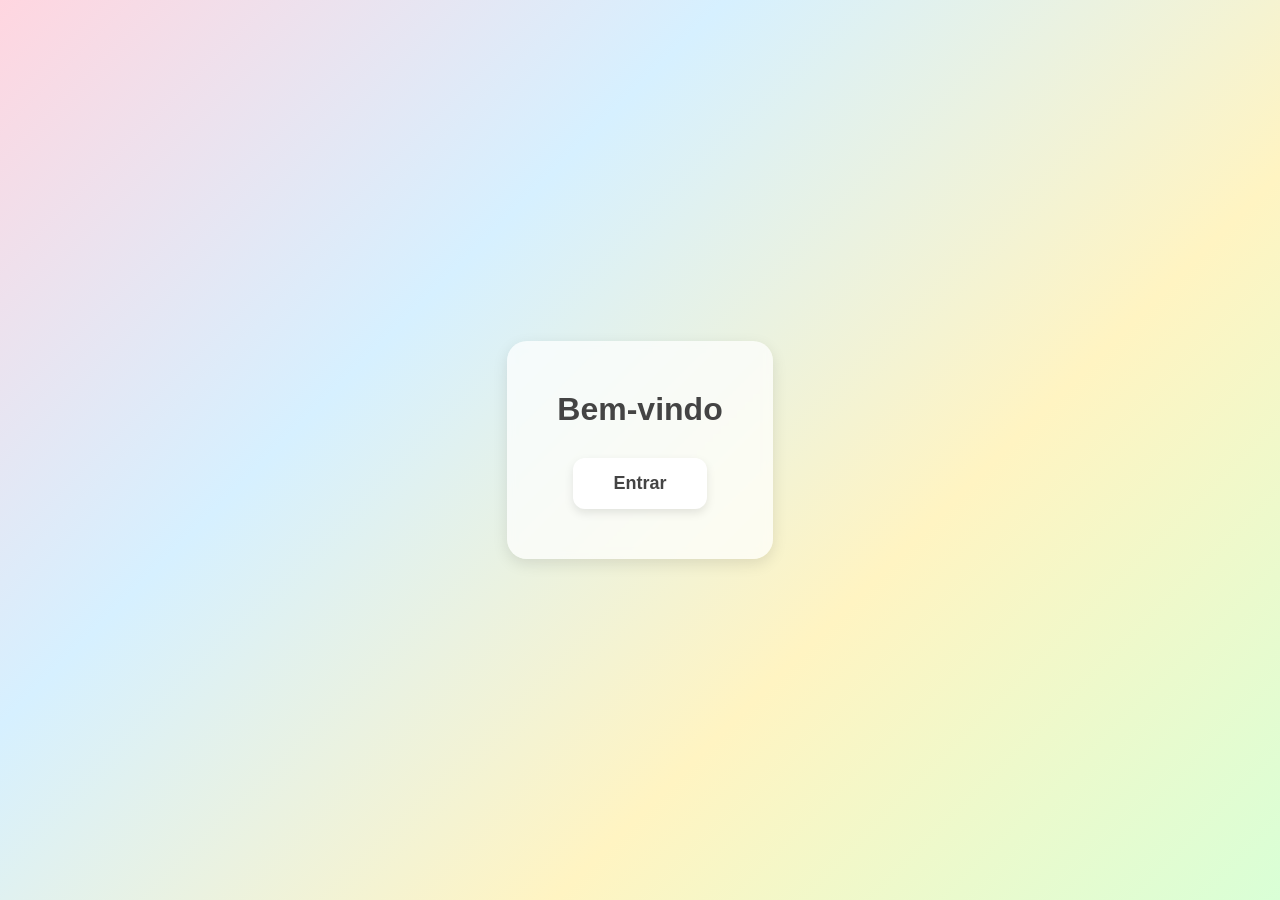
==== index.html @ 3a79ccf7 "Rename Bem_Vindo.html to index.html" ====
<!DOCTYPE html>
<html lang="pt-BR">

<head>
    <meta charset="UTF-8">
    <meta name="viewport" content="width=device-width, initial-scale=1.0">
    <title>Página Inicial</title>

    <style>
        * {
            margin: 0;
            padding: 0;
            box-sizing: border-box;
            font-family: Arial, Helvetica, sans-serif;
        }

        body {
            height: 100vh;

            /* Fundo em cores pastéis */
            background: linear-gradient(
                135deg,
                #ffd6e0,
                #d6f0ff,
                #fff4c2,
                #d9ffd6
            );

            display: flex;
            justify-content: center;
            align-items: center;
        }

        .container {
            text-align: center;
            background: rgba(255,255,255,0.7);
            padding: 50px;
            border-radius: 20px;
            backdrop-filter: blur(5px);
            box-shadow: 0 5px 15px rgba(0,0,0,0.1);
        }

        h1 {
            margin-bottom: 30px;
            color: #444;
        }

        .botao {
            display: inline-block;
            padding: 15px 40px;
            background: #ffffff;
            color: #444;
            text-decoration: none;
            font-size: 18px;
            font-weight: bold;
            border-radius: 12px;
            transition: 0.3s;
            box-shadow: 0 4px 10px rgba(0,0,0,0.1);
        }

        .botao:hover {
            transform: scale(1.05);
            background: #f8f8f8;
        }
    </style>
</head>

<body>

    <div class="container">

        <h1>Bem-vindo</h1>

        <!-- Troque o link abaixo pelo que quiser -->
        <a href="https://encrypted-tbn0.gstatic.com/images?q=tbn:ANd9GcTZ1eO4MtYPezU52d5NYtxUE8vTPmXEE9YIW8qemPcEma1mEvOjp3GnLec&s=10" class="botao">
            Entrar
        </a>

    </div>

</body>

</html>
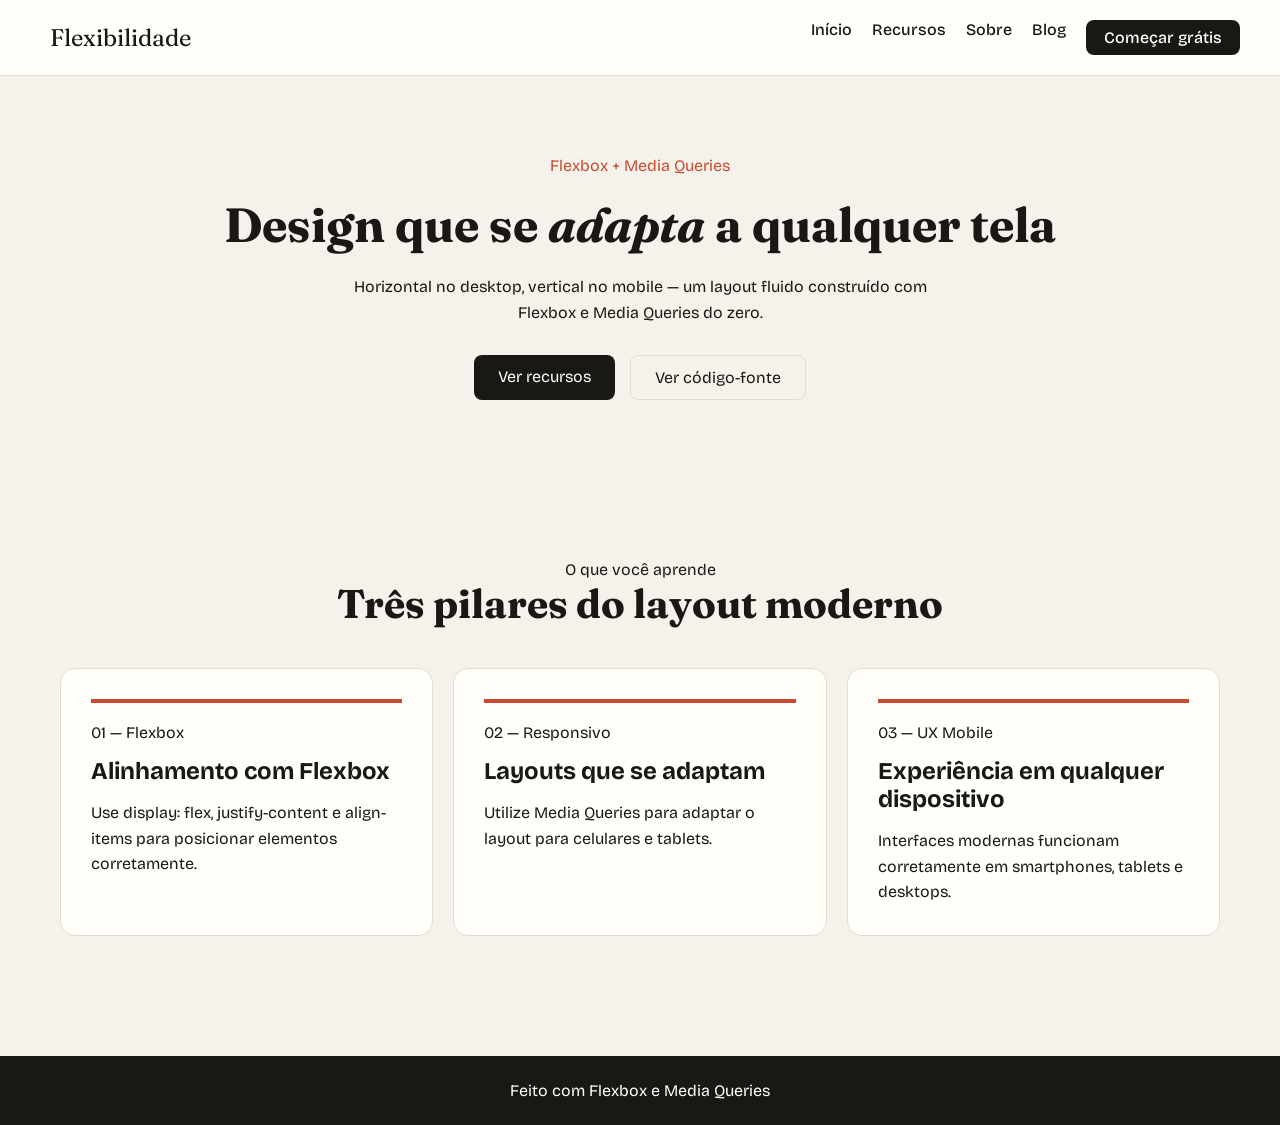
==== commit 1eb14b2b: "Aula 6" ====
--- a/index.html
+++ b/index.html
@@ -1,83 +1,174 @@
 <!DOCTYPE html>
-<html lang="pt-BR">
+<html lang="pt-br">
+<head>
+  <meta charset="UTF-8">
+  <meta name="viewport" content="width=device-width, initial-scale=1.0">
+  <title>Flexbox Responsivo</title>
 
-<head>
-    <meta charset="UTF-8">
-    <meta name="viewport" content="width=device-width, initial-scale=1.0">
-    <title>Página Inicial</title>
+  <!-- Google Fonts -->
+  <link rel="preconnect" href="https://fonts.googleapis.com">
+  <link rel="preconnect" href="https://fonts.gstatic.com" crossorigin>
 
-    <style>
-        * {
-            margin: 0;
-            padding: 0;
-            box-sizing: border-box;
-            font-family: Arial, Helvetica, sans-serif;
-        }
+  <link href="https://fonts.googleapis.com/css2?family=Fraunces:opsz,wght@9..144,300;9..144,400;9..144,600&family=Bricolage+Grotesque:opsz,wght@12..96,300;12..96,400;12..96,500;12..96,600&display=swap" rel="stylesheet">
 
-        body {
-            height: 100vh;
-
-            /* Fundo em cores pastéis */
-            background: linear-gradient(
-                135deg,
-                #ffd6e0,
-                #d6f0ff,
-                #fff4c2,
-                #d9ffd6
-            );
-
-            display: flex;
-            justify-content: center;
-            align-items: center;
-        }
-
-        .container {
-            text-align: center;
-            background: rgba(255,255,255,0.7);
-            padding: 50px;
-            border-radius: 20px;
-            backdrop-filter: blur(5px);
-            box-shadow: 0 5px 15px rgba(0,0,0,0.1);
-        }
-
-        h1 {
-            margin-bottom: 30px;
-            color: #444;
-        }
-
-        .botao {
-            display: inline-block;
-            padding: 15px 40px;
-            background: #ffffff;
-            color: #444;
-            text-decoration: none;
-            font-size: 18px;
-            font-weight: bold;
-            border-radius: 12px;
-            transition: 0.3s;
-            box-shadow: 0 4px 10px rgba(0,0,0,0.1);
-        }
-
-        .botao:hover {
-            transform: scale(1.05);
-            background: #f8f8f8;
-        }
-    </style>
+  <!-- CSS externo -->
+  <link rel="stylesheet" href="estilo_responsivo.css">
 </head>
 
 <body>
 
-    <div class="container">
+  <!-- HEADER -->
+  <header class="header">
+    <div class="header__inner">
 
-        <h1>Bem-vindo</h1>
+      <a href="#" class="header__brand">
+        <div class="header__mark">
+          <svg viewBox="0 0 18 18">
+            <polyline points="2,14 7,8 11,11 16,4"/>
+            <circle cx="16" cy="4" r="1.5" fill="white" stroke="none"/>
+          </svg>
+        </div>
+        <span class="header__name">Flexibilidade</span>
+      </a>
 
-        <!-- Troque o link abaixo pelo que quiser -->
-        <a href="https://encrypted-tbn0.gstatic.com/images?q=tbn:ANd9GcTZ1eO4MtYPezU52d5NYtxUE8vTPmXEE9YIW8qemPcEma1mEvOjp3GnLec&s=10" class="botao">
-            Entrar
-        </a>
+      <!-- Menu Mobile -->
+      <button class="hamburger" id="hamburger" aria-label="Abrir menu">
+        <span></span>
+        <span></span>
+        <span></span>
+      </button>
+
+      <!-- Navegação -->
+      <nav class="nav" id="nav">
+        <a href="#" class="nav__link nav__link--active">Início</a>
+        <a href="#cards" class="nav__link">Recursos</a>
+        <a href="#" class="nav__link">Sobre</a>
+        <a href="#" class="nav__link">Blog</a>
+        <a href="#" class="nav__cta">Começar grátis</a>
+      </nav>
+
+    </div>
+  </header>
+
+  <!-- HERO -->
+  <section class="hero">
+
+    <div class="hero__tag">Flexbox + Media Queries</div>
+
+    <h1 class="hero__title">
+      Design que se <em>adapta</em> a qualquer tela
+    </h1>
+
+    <p class="hero__sub">
+      Horizontal no desktop, vertical no mobile — um layout fluido construído
+      com Flexbox e Media Queries do zero.
+    </p>
+
+    <div class="hero__actions">
+
+      <a href="#cards" class="btn btn--primary">
+        Ver recursos
+      </a>
+
+      <a href="#" class="btn btn--ghost">
+        Ver código-fonte
+      </a>
 
     </div>
 
+  </section>
+
+  <!-- CARDS -->
+  <main>
+
+    <section class="section" id="cards">
+
+      <div class="section__header">
+        <p class="section__label">O que você aprende</p>
+        <h2 class="section__title">
+          Três pilares do layout moderno
+        </h2>
+      </div>
+
+      <div class="cards">
+
+        <!-- CARD 1 -->
+        <article class="card">
+
+          <div class="card__accent"></div>
+
+          <span class="card__num">01 — Flexbox</span>
+
+          <h3 class="card__title">
+            Alinhamento com Flexbox
+          </h3>
+
+          <p class="card__text">
+            Use display: flex, justify-content e align-items para
+            posicionar elementos corretamente.
+          </p>
+
+        </article>
+
+        <!-- CARD 2 -->
+        <article class="card">
+
+          <div class="card__accent"></div>
+
+          <span class="card__num">02 — Responsivo</span>
+
+          <h3 class="card__title">
+            Layouts que se adaptam
+          </h3>
+
+          <p class="card__text">
+            Utilize Media Queries para adaptar o layout para
+            celulares e tablets.
+          </p>
+
+        </article>
+
+        <!-- CARD 3 -->
+        <article class="card">
+
+          <div class="card__accent"></div>
+
+          <span class="card__num">03 — UX Mobile</span>
+
+          <h3 class="card__title">
+            Experiência em qualquer dispositivo
+          </h3>
+
+          <p class="card__text">
+            Interfaces modernas funcionam corretamente em
+            smartphones, tablets e desktops.
+          </p>
+
+        </article>
+
+      </div>
+
+    </section>
+
+  </main>
+
+  <!-- FOOTER -->
+  <footer class="footer">
+    <p>
+      Feito com Flexbox e Media Queries
+    </p>
+  </footer>
+
+  <!-- JAVASCRIPT -->
+  <script>
+    const btn = document.getElementById('hamburger');
+    const nav = document.getElementById('nav');
+
+    btn.addEventListener('click', () => {
+      nav.classList.toggle('open');
+      btn.classList.toggle('open');
+    });
+  </script>
+
 </body>
-
-</html>
+</html>
--- a/estilo_responsivo.css
+++ b/estilo_responsivo.css
@@ -0,0 +1,236 @@
+/* RESET */
+* {
+    margin: 0;
+    padding: 0;
+    box-sizing: border-box;
+}
+
+/* VARIÁVEIS */
+:root {
+    --bg: #f5f2eb;
+    --surface: #fffef9;
+    --border: #e2ddd3;
+    --ink: #1a1814;
+    --accent: #c84b2f;
+
+    --font-title: 'Fraunces', serif;
+    --font-body: 'Bricolage Grotesque', sans-serif;
+}
+
+/* BODY */
+body {
+    font-family: var(--font-body);
+    background-color: var(--bg);
+    color: var(--ink);
+}
+
+/* HEADER */
+.header {
+    background-color: var(--surface);
+    border-bottom: 1px solid var(--border);
+    padding: 20px 40px;
+}
+
+.header__inner {
+    display: flex;
+    justify-content: space-between;
+    align-items: center;
+}
+
+.header__brand {
+    display: flex;
+    align-items: center;
+    gap: 10px;
+    text-decoration: none;
+}
+
+.header__name {
+    font-family: var(--font-title);
+    font-size: 1.5rem;
+    color: var(--ink);
+}
+
+/* MENU */
+.nav {
+    display: flex;
+    gap: 20px;
+}
+
+.nav__link,
+.nav__cta {
+    text-decoration: none;
+    color: var(--ink);
+    font-weight: 500;
+}
+
+.nav__cta {
+    background-color: var(--ink);
+    color: white;
+    padding: 8px 18px;
+    border-radius: 8px;
+}
+
+/* HAMBURGER */
+.hamburger {
+    display: none;
+    flex-direction: column;
+    gap: 5px;
+    border: none;
+    background: none;
+    cursor: pointer;
+}
+
+.hamburger span {
+    width: 25px;
+    height: 3px;
+    background-color: var(--ink);
+}
+
+/* HERO */
+.hero {
+    text-align: center;
+    padding: 80px 20px;
+}
+
+.hero__tag {
+    color: var(--accent);
+    margin-bottom: 20px;
+}
+
+.hero__title {
+    font-family: var(--font-title);
+    font-size: 3rem;
+    margin-bottom: 20px;
+}
+
+.hero__sub {
+    max-width: 600px;
+    margin: 0 auto 30px;
+    line-height: 1.6;
+}
+
+/* BOTÕES */
+.hero__actions {
+    display: flex;
+    justify-content: center;
+    gap: 15px;
+}
+
+.btn {
+    padding: 12px 24px;
+    border-radius: 8px;
+    text-decoration: none;
+}
+
+.btn--primary {
+    background-color: var(--ink);
+    color: white;
+}
+
+.btn--ghost {
+    border: 1px solid var(--border);
+    color: var(--ink);
+}
+
+/* SECTION */
+.section {
+    max-width: 1200px;
+    margin: auto;
+    padding: 80px 20px;
+}
+
+.section__header {
+    text-align: center;
+    margin-bottom: 40px;
+}
+
+.section__title {
+    font-family: var(--font-title);
+    font-size: 2.5rem;
+}
+
+/* CARDS */
+.cards {
+    display: flex;
+    gap: 20px;
+}
+
+.card {
+    flex: 1;
+    background-color: var(--surface);
+    border: 1px solid var(--border);
+    border-radius: 15px;
+    padding: 30px;
+}
+
+.card__accent {
+    height: 4px;
+    background-color: var(--accent);
+    margin-bottom: 20px;
+}
+
+.card__title {
+    margin: 15px 0;
+    font-size: 1.5rem;
+}
+
+.card__text {
+    line-height: 1.6;
+}
+
+/* FOOTER */
+.footer {
+    background-color: var(--ink);
+    color: white;
+    text-align: center;
+    padding: 25px;
+    margin-top: 40px;
+}
+
+/* RESPONSIVIDADE */
+@media (max-width: 768px) {
+
+    /* MENU MOBILE */
+    .hamburger {
+        display: flex;
+    }
+
+    .nav {
+        display: none;
+        flex-direction: column;
+        background-color: white;
+        position: absolute;
+        top: 80px;
+        right: 20px;
+        width: 220px;
+        padding: 20px;
+        border-radius: 10px;
+        box-shadow: 0 0 10px rgba(0,0,0,0.2);
+    }
+
+    .nav.open {
+        display: flex;
+    }
+
+    /* HERO */
+    .hero__title {
+        font-size: 2rem;
+    }
+
+    /* CARDS MOBILE */
+    .cards {
+        flex-direction: column;
+    }
+
+    /* BOTÕES */
+    .hero__actions {
+        flex-direction: column;
+        align-items: center;
+    }
+
+    .btn {
+        width: 100%;
+        max-width: 300px;
+        text-align: center;
+    }
+}
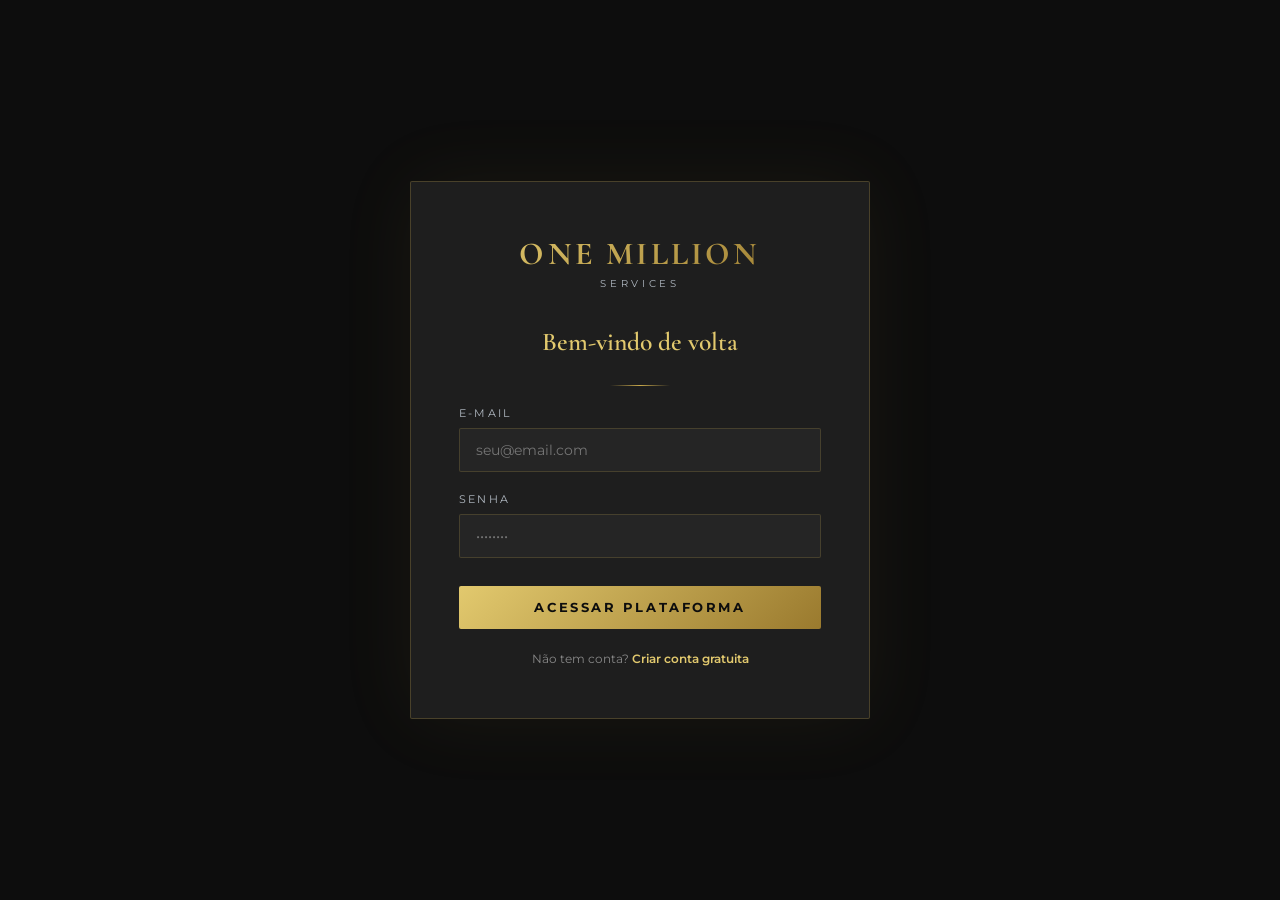
==== commit 669f49a9: "Aula" ====
--- a/index.html
+++ b/index.html
@@ -1,174 +1,477 @@
 <!DOCTYPE html>
-<html lang="pt-br">
+<html lang="pt-BR">
 <head>
-  <meta charset="UTF-8">
-  <meta name="viewport" content="width=device-width, initial-scale=1.0">
-  <title>Flexbox Responsivo</title>
-
-  <!-- Google Fonts -->
-  <link rel="preconnect" href="https://fonts.googleapis.com">
-  <link rel="preconnect" href="https://fonts.gstatic.com" crossorigin>
-
-  <link href="https://fonts.googleapis.com/css2?family=Fraunces:opsz,wght@9..144,300;9..144,400;9..144,600&family=Bricolage+Grotesque:opsz,wght@12..96,300;12..96,400;12..96,500;12..96,600&display=swap" rel="stylesheet">
+<meta charset="UTF-8">
+<meta name="viewport" content="width=device-width, initial-scale=1.0">
+<title>One Million Services</title>
+<link href="https://fonts.googleapis.com/css2?family=Cormorant+Garamond:wght@300;400;600;700&family=Montserrat:wght@300;400;500;600;700&display=swap" rel="stylesheet">
 
   <!-- CSS externo -->
-  <link rel="stylesheet" href="estilo_responsivo.css">
+  <link rel="stylesheet" href="Estilo.css">
+<style></style>
 </head>
-
 <body>
 
-  <!-- HEADER -->
-  <header class="header">
-    <div class="header__inner">
-
-      <a href="#" class="header__brand">
-        <div class="header__mark">
-          <svg viewBox="0 0 18 18">
-            <polyline points="2,14 7,8 11,11 16,4"/>
-            <circle cx="16" cy="4" r="1.5" fill="white" stroke="none"/>
-          </svg>
+<!-- ═══════════════════════════════════════════════════════
+     TELA DE LOGIN
+════════════════════════════════════════════════════════ -->
+<div class="screen" id="loginScreen">
+  <div class="auth-card">
+    <div class="auth-logo">
+      <div class="brand">ONE MILLION</div>
+      <div class="sub">Services</div>
+    </div>
+    <h2>Bem-vindo de volta</h2>
+    <div class="divider-line"></div>
+
+    <div class="form-group">
+      <label>E-mail</label>
+      <input type="email" id="loginEmail" placeholder="seu@email.com">
+    </div>
+    <div class="form-group">
+      <label>Senha</label>
+      <input type="password" id="loginPass" placeholder="••••••••">
+    </div>
+
+    <button class="btn-gold" onclick="doLogin()">Acessar Plataforma</button>
+
+    <div class="auth-switch">
+      Não tem conta? <a onclick="showRegister()">Criar conta gratuita</a>
+    </div>
+  </div>
+</div>
+
+<!-- ═══════════════════════════════════════════════════════
+     TELA DE CADASTRO
+════════════════════════════════════════════════════════ -->
+<div class="screen hidden" id="registerScreen">
+  <div class="auth-card">
+    <div class="auth-logo">
+      <div class="brand">ONE MILLION</div>
+      <div class="sub">Services — Cadastro</div>
+    </div>
+    <h2>Criar sua conta</h2>
+    <div class="divider-line"></div>
+
+    <div class="form-row">
+      <div class="form-group">
+        <label>Nome</label>
+        <input type="text" placeholder="Seu nome">
+      </div>
+      <div class="form-group">
+        <label>Sobrenome</label>
+        <input type="text" placeholder="Sobrenome">
+      </div>
+    </div>
+    <div class="form-group">
+      <label>E-mail corporativo</label>
+      <input type="email" placeholder="email@empresa.com">
+    </div>
+    <div class="form-group">
+      <label>Telefone</label>
+      <input type="tel" placeholder="(00) 00000-0000">
+    </div>
+    <div class="form-group">
+      <label>Tipo de serviço</label>
+      <select>
+        <option value="">Selecione uma área…</option>
+        <option>Consultoria Empresarial</option>
+        <option>Gestão Financeira</option>
+        <option>Marketing & Branding</option>
+        <option>Transformação Digital</option>
+        <option>Recursos Humanos</option>
+      </select>
+    </div>
+    <div class="form-row">
+      <div class="form-group">
+        <label>Senha</label>
+        <input type="password" placeholder="••••••••">
+      </div>
+      <div class="form-group">
+        <label>Confirmar</label>
+        <input type="password" placeholder="••••••••">
+      </div>
+    </div>
+
+    <button class="btn-gold" onclick="doRegister()">Criar Conta</button>
+
+    <div class="auth-switch">
+      Já tem conta? <a onclick="showLogin()">Fazer login</a>
+    </div>
+  </div>
+</div>
+
+<!-- ═══════════════════════════════════════════════════════
+     APLICAÇÃO PRINCIPAL
+════════════════════════════════════════════════════════ -->
+<div id="app">
+
+  <!-- NAV -->
+  <nav>
+    <div class="nav-brand">
+      ONE MILLION
+      <span>Services</span>
+    </div>
+
+    <ul class="nav-links">
+      <li><a href="#" onclick="scrollTo('home')" class="active" id="nav-home">Início</a></li>
+      <li><a href="#" onclick="scrollTo('servicos')" id="nav-servicos">Serviços</a></li>
+      <li><a href="#" onclick="scrollTo('sobre')" id="nav-sobre">Sobre</a></li>
+      <li><a href="#" onclick="scrollTo('contato')" id="nav-contato">Contato</a></li>
+    </ul>
+
+    <div class="nav-user">
+      <div class="nav-avatar" id="navAvatar">U</div>
+      <button class="btn-logout" onclick="doLogout()">Sair</button>
+      <button class="hamburger" onclick="toggleMenu()" aria-label="Menu">
+        <span></span><span></span><span></span>
+      </button>
+    </div>
+  </nav>
+
+  <!-- MOBILE MENU -->
+  <div class="mobile-menu" id="mobileMenu">
+    <a href="#" onclick="scrollTo('home');toggleMenu()">Início</a>
+    <a href="#" onclick="scrollTo('servicos');toggleMenu()">Serviços</a>
+    <a href="#" onclick="scrollTo('sobre');toggleMenu()">Sobre</a>
+    <a href="#" onclick="scrollTo('contato');toggleMenu()">Contato</a>
+    <a href="#" onclick="doLogout()">Sair</a>
+  </div>
+
+  <div class="main-area">
+
+    <!-- ── HERO ── -->
+    <div id="home">
+      <section class="hero" style="padding:0; min-height:calc(100vh - 0px);">
+        <div class="hero-grid"></div>
+        <div class="hero-content">
+          <div class="hero-badge">✦ Serviços que Conectam · Soluções que Transformam ✦</div>
+          <h1>
+            Elevando seus<br>
+            <em>Resultados</em> ao<br>
+            próximo nível
+          </h1>
+          <p>
+            A One Million Services oferece consultoria de alto impacto para empresas que buscam excelência, crescimento e transformação duradoura.
+          </p>
+          <div class="hero-btns">
+            <a href="#" class="btn-primary" onclick="scrollTo('servicos')">Nossos Serviços</a>
+            <a href="#" class="btn-outline" onclick="scrollTo('contato')">Fale Conosco</a>
+          </div>
+          <div class="hero-stats">
+            <div class="stat">
+              <div class="stat-num">1M+</div>
+              <div class="stat-label">Em negócios conectados</div>
+            </div>
+            <div class="stat">
+              <div class="stat-num">500+</div>
+              <div class="stat-label">Clientes atendidos</div>
+            </div>
+            <div class="stat">
+              <div class="stat-num">98%</div>
+              <div class="stat-label">Satisfação</div>
+            </div>
+            <div class="stat">
+              <div class="stat-num">12</div>
+              <div class="stat-label">Anos de mercado</div>
+            </div>
+          </div>
         </div>
-        <span class="header__name">Flexibilidade</span>
-      </a>
-
-      <!-- Menu Mobile -->
-      <button class="hamburger" id="hamburger" aria-label="Abrir menu">
-        <span></span>
-        <span></span>
-        <span></span>
-      </button>
-
-      <!-- Navegação -->
-      <nav class="nav" id="nav">
-        <a href="#" class="nav__link nav__link--active">Início</a>
-        <a href="#cards" class="nav__link">Recursos</a>
-        <a href="#" class="nav__link">Sobre</a>
-        <a href="#" class="nav__link">Blog</a>
-        <a href="#" class="nav__cta">Começar grátis</a>
-      </nav>
-
-    </div>
-  </header>
-
-  <!-- HERO -->
-  <section class="hero">
-
-    <div class="hero__tag">Flexbox + Media Queries</div>
-
-    <h1 class="hero__title">
-      Design que se <em>adapta</em> a qualquer tela
-    </h1>
-
-    <p class="hero__sub">
-      Horizontal no desktop, vertical no mobile — um layout fluido construído
-      com Flexbox e Media Queries do zero.
-    </p>
-
-    <div class="hero__actions">
-
-      <a href="#cards" class="btn btn--primary">
-        Ver recursos
-      </a>
-
-      <a href="#" class="btn btn--ghost">
-        Ver código-fonte
-      </a>
-
-    </div>
-
-  </section>
-
-  <!-- CARDS -->
-  <main>
-
-    <section class="section" id="cards">
-
-      <div class="section__header">
-        <p class="section__label">O que você aprende</p>
-        <h2 class="section__title">
-          Três pilares do layout moderno
-        </h2>
-      </div>
-
-      <div class="cards">
-
-        <!-- CARD 1 -->
-        <article class="card">
-
-          <div class="card__accent"></div>
-
-          <span class="card__num">01 — Flexbox</span>
-
-          <h3 class="card__title">
-            Alinhamento com Flexbox
-          </h3>
-
-          <p class="card__text">
-            Use display: flex, justify-content e align-items para
-            posicionar elementos corretamente.
-          </p>
-
-        </article>
-
-        <!-- CARD 2 -->
-        <article class="card">
-
-          <div class="card__accent"></div>
-
-          <span class="card__num">02 — Responsivo</span>
-
-          <h3 class="card__title">
-            Layouts que se adaptam
-          </h3>
-
-          <p class="card__text">
-            Utilize Media Queries para adaptar o layout para
-            celulares e tablets.
-          </p>
-
-        </article>
-
-        <!-- CARD 3 -->
-        <article class="card">
-
-          <div class="card__accent"></div>
-
-          <span class="card__num">03 — UX Mobile</span>
-
-          <h3 class="card__title">
-            Experiência em qualquer dispositivo
-          </h3>
-
-          <p class="card__text">
-            Interfaces modernas funcionam corretamente em
-            smartphones, tablets e desktops.
-          </p>
-
-        </article>
-
-      </div>
-
-    </section>
-
-  </main>
-
-  <!-- FOOTER -->
-  <footer class="footer">
-    <p>
-      Feito com Flexbox e Media Queries
-    </p>
+      </section>
+    </div>
+
+    <!-- ── SERVIÇOS ── -->
+    <div id="servicos">
+      <section>
+        <div class="section-label reveal">◆ O que oferecemos</div>
+        <div class="section-title reveal">Soluções <em>completas</em><br>para seu negócio</div>
+        <p class="section-desc reveal">Do planejamento estratégico à execução, entregamos resultados mensuráveis em cada etapa da sua jornada empresarial.</p>
+
+        <div class="services-grid">
+          <div class="service-card reveal">
+            <span class="service-icon">🤝</span>
+            <h3>Consultoria Empresarial</h3>
+            <p>Diagnóstico completo e planejamento estratégico personalizado para alavancar os resultados da sua empresa.</p>
+            <span class="service-tag">Estratégia</span>
+          </div>
+          <div class="service-card reveal">
+            <span class="service-icon">📊</span>
+            <h3>Gestão Financeira</h3>
+            <p>Controle, planejamento e otimização dos recursos financeiros com visão de longo prazo e segurança patrimonial.</p>
+            <span class="service-tag">Finanças</span>
+          </div>
+          <div class="service-card reveal">
+            <span class="service-icon">🚀</span>
+            <h3>Transformação Digital</h3>
+            <p>Modernização de processos e implementação de tecnologias que colocam sua empresa à frente da concorrência.</p>
+            <span class="service-tag">Tecnologia</span>
+          </div>
+          <div class="service-card reveal">
+            <span class="service-icon">🎯</span>
+            <h3>Marketing & Branding</h3>
+            <p>Construção de marca poderosa e estratégias de marketing que geram conexão real com seu público-alvo.</p>
+            <span class="service-tag">Marketing</span>
+          </div>
+          <div class="service-card reveal">
+            <span class="service-icon">👥</span>
+            <h3>Gestão de Pessoas</h3>
+            <p>Desenvolvimento de equipes de alta performance, cultura organizacional e liderança estratégica.</p>
+            <span class="service-tag">RH</span>
+          </div>
+          <div class="service-card reveal">
+            <span class="service-icon">🌐</span>
+            <h3>Expansão de Mercado</h3>
+            <p>Identificação de novas oportunidades e suporte completo para a expansão nacional e internacional do seu negócio.</p>
+            <span class="service-tag">Crescimento</span>
+          </div>
+        </div>
+      </section>
+    </div>
+
+    <!-- ── SOBRE ── -->
+    <div id="sobre">
+      <section style="max-width:1200px; margin:0 auto;">
+        <div style="display:grid; grid-template-columns:1fr 1fr; gap:80px; align-items:center;">
+          <div class="about-visual reveal">
+            <div class="about-box">
+              <div class="about-accent">🤝</div>
+              <div class="about-monogram">1M</div>
+              <div class="about-tagline">Serviços que Conectam · Soluções que Transformam</div>
+            </div>
+          </div>
+          <div class="reveal">
+            <div class="section-label">◆ Quem somos</div>
+            <div class="section-title">A empresa que <em>transforma</em> conexões em resultados</div>
+            <p class="section-desc">
+              Fundada com a missão de conectar empresas às melhores soluções do mercado, a One Million Services atua com excelência, ética e comprometimento com os resultados dos nossos clientes.
+            </p>
+            <div class="values-list">
+              <div class="value-item">
+                <div class="value-num">01</div>
+                <div>
+                  <h4>Excelência</h4>
+                  <p>Entregamos sempre acima das expectativas, com qualidade premium em cada projeto.</p>
+                </div>
+              </div>
+              <div class="value-item">
+                <div class="value-num">02</div>
+                <div>
+                  <h4>Conexão</h4>
+                  <p>Construímos pontes entre empresas, talentos e oportunidades de forma estratégica.</p>
+                </div>
+              </div>
+              <div class="value-item">
+                <div class="value-num">03</div>
+                <div>
+                  <h4>Transformação</h4>
+                  <p>Não apenas consultamos — transformamos negócios e geramos impacto real e duradouro.</p>
+                </div>
+              </div>
+            </div>
+          </div>
+        </div>
+      </section>
+    </div>
+
+    <!-- ── CONTATO ── -->
+    <div id="contato">
+      <section>
+        <div class="contact-inner">
+          <div class="section-label reveal">◆ Entre em contato</div>
+          <div class="section-title reveal">Vamos construir algo <em>extraordinário</em> juntos</div>
+
+          <div class="contact-grid">
+            <div class="reveal">
+              <div class="contact-info">
+                <h3>Fale com nossos especialistas</h3>
+                <p>Nossa equipe está pronta para entender os desafios do seu negócio e apresentar as melhores soluções para você.</p>
+
+                <div class="contact-item">
+                  <div class="contact-item-icon">📍</div>
+                  <div class="contact-item-text">
+                    <label>Endereço</label>
+                    <span>Joinville, Santa Catarina — Brasil</span>
+                  </div>
+                </div>
+                <div class="contact-item">
+                  <div class="contact-item-icon">📞</div>
+                  <div class="contact-item-text">
+                    <label>Telefone</label>
+                    <span>(47) 99999-0000</span>
+                  </div>
+                </div>
+                <div class="contact-item">
+                  <div class="contact-item-icon">✉️</div>
+                  <div class="contact-item-text">
+                    <label>E-mail</label>
+                    <span>contato@onemillionservices.com.br</span>
+                  </div>
+                </div>
+              </div>
+            </div>
+
+            <div class="contact-form reveal">
+              <h3>Enviar mensagem</h3>
+              <div id="formSuccess" class="form-success">
+                ✦ Mensagem enviada com sucesso!<br>
+                <span style="color:var(--text-muted); font-size:.75rem;">Retornaremos em até 24 horas.</span>
+              </div>
+              <div id="contactFormFields">
+                <div class="form-row">
+                  <div class="form-group">
+                    <label>Nome</label>
+                    <input type="text" placeholder="Seu nome">
+                  </div>
+                  <div class="form-group">
+                    <label>Empresa</label>
+                    <input type="text" placeholder="Nome da empresa">
+                  </div>
+                </div>
+                <div class="form-group">
+                  <label>E-mail</label>
+                  <input type="email" placeholder="seu@email.com">
+                </div>
+                <div class="form-group">
+                  <label>Área de interesse</label>
+                  <select>
+                    <option value="">Selecione…</option>
+                    <option>Consultoria Empresarial</option>
+                    <option>Gestão Financeira</option>
+                    <option>Transformação Digital</option>
+                    <option>Marketing & Branding</option>
+                    <option>Gestão de Pessoas</option>
+                    <option>Expansão de Mercado</option>
+                  </select>
+                </div>
+                <div class="form-group">
+                  <label>Mensagem</label>
+                  <textarea rows="4" style="width:100%;padding:13px 16px;background:var(--dark-4);border:1px solid rgba(200,168,75,.2);border-radius:2px;color:var(--white);font-family:'Montserrat',sans-serif;font-size:.85rem;outline:none;resize:vertical;transition:border-color .3s;" onfocus="this.style.borderColor='var(--gold)'" onblur="this.style.borderColor='rgba(200,168,75,.2)'" placeholder="Descreva brevemente seu projeto ou necessidade…"></textarea>
+                </div>
+                <button class="btn-gold" onclick="sendContact()">Enviar Mensagem</button>
+              </div>
+            </div>
+          </div>
+        </div>
+      </section>
+    </div>
+
+  </div><!-- /main-area -->
+
+  <!-- ── FOOTER ── -->
+  <footer>
+    <div class="footer-grid">
+      <div class="footer-brand">
+        <div class="name">ONE MILLION</div>
+        <div class="tagline">Services</div>
+        <p>Serviços que conectam pessoas e empresas às melhores oportunidades. Soluções que transformam negócios e geram resultados extraordinários.</p>
+      </div>
+      <div class="footer-col">
+        <h4>Serviços</h4>
+        <ul>
+          <li><a href="#">Consultoria</a></li>
+          <li><a href="#">Finanças</a></li>
+          <li><a href="#">Digital</a></li>
+          <li><a href="#">Marketing</a></li>
+          <li><a href="#">RH</a></li>
+        </ul>
+      </div>
+      <div class="footer-col">
+        <h4>Empresa</h4>
+        <ul>
+          <li><a href="#">Sobre nós</a></li>
+          <li><a href="#">Nossa equipe</a></li>
+          <li><a href="#">Casos de sucesso</a></li>
+          <li><a href="#">Blog</a></li>
+          <li><a href="#">Carreiras</a></li>
+        </ul>
+      </div>
+      <div class="footer-col">
+        <h4>Legal</h4>
+        <ul>
+          <li><a href="#">Privacidade</a></li>
+          <li><a href="#">Termos de uso</a></li>
+          <li><a href="#">Cookies</a></li>
+          <li><a href="#">LGPD</a></li>
+        </ul>
+      </div>
+    </div>
+    <div class="footer-bottom">
+      <p>© 2025 One Million Services. Todos os direitos reservados.</p>
+      <div class="slogan">Serviços que conectam · Soluções que transformam</div>
+    </div>
   </footer>
 
-  <!-- JAVASCRIPT -->
-  <script>
-    const btn = document.getElementById('hamburger');
-    const nav = document.getElementById('nav');
-
-    btn.addEventListener('click', () => {
-      nav.classList.toggle('open');
-      btn.classList.toggle('open');
+</div><!-- /app -->
+
+<script>
+  /* ── AUTH ──────────────────────────────────────── */
+  function showRegister() {
+    document.getElementById('loginScreen').classList.add('hidden');
+    document.getElementById('registerScreen').classList.remove('hidden');
+  }
+  function showLogin() {
+    document.getElementById('registerScreen').classList.add('hidden');
+    document.getElementById('loginScreen').classList.remove('hidden');
+  }
+
+  function doLogin() {
+    const email = document.getElementById('loginEmail').value.trim();
+    const pass  = document.getElementById('loginPass').value.trim();
+    if (!email || !pass) { alert('Preencha e-mail e senha.'); return; }
+    const initial = email[0].toUpperCase();
+    document.getElementById('navAvatar').textContent = initial;
+    document.getElementById('loginScreen').classList.add('hidden');
+    document.getElementById('app').classList.add('visible');
+    initReveal();
+  }
+
+  function doRegister() {
+    document.getElementById('registerScreen').classList.add('hidden');
+    document.getElementById('app').classList.add('visible');
+    document.getElementById('navAvatar').textContent = 'U';
+    initReveal();
+  }
+
+  function doLogout() {
+    document.getElementById('app').classList.remove('visible');
+    document.getElementById('loginScreen').classList.remove('hidden');
+    document.getElementById('loginEmail').value = '';
+    document.getElementById('loginPass').value = '';
+  }
+
+  /* ── NAV ───────────────────────────────────────── */
+  function scrollTo(id) {
+    const el = document.getElementById(id);
+    if (el) el.scrollIntoView({ behavior: 'smooth' });
+    // update active link
+    ['home','servicos','sobre','contato'].forEach(s => {
+      const a = document.getElementById('nav-' + s);
+      if (a) a.classList.toggle('active', s === id);
     });
-  </script>
-
+    return false;
+  }
+
+  function toggleMenu() {
+    document.getElementById('mobileMenu').classList.toggle('open');
+  }
+
+  /* ── CONTACT FORM ──────────────────────────────── */
+  function sendContact() {
+    document.getElementById('contactFormFields').style.display = 'none';
+    document.getElementById('formSuccess').classList.add('show');
+    setTimeout(() => {
+      document.getElementById('contactFormFields').style.display = 'block';
+      document.getElementById('formSuccess').classList.remove('show');
+    }, 4000);
+  }
+
+  /* ── SCROLL REVEAL ─────────────────────────────── */
+  function initReveal() {
+    const obs = new IntersectionObserver((entries) => {
+      entries.forEach(e => { if (e.isIntersecting) e.target.classList.add('visible'); });
+    }, { threshold: 0.12 });
+    document.querySelectorAll('.reveal').forEach(el => obs.observe(el));
+  }
+</script>
 </body>
-</html>+</html>
--- a/Estilo.css
+++ b/Estilo.css
@@ -0,0 +1,513 @@
+* {
+    margin: 0;
+    padding: 0;
+    box-sizing: border-box;
+}
+
+  :root {
+    --gold: #C8A84B;
+    --gold-light: #E2C96E;
+    --gold-dark: #9A7A2E;
+    --silver: #B0B8C1;
+    --silver-light: #D6DDE5;
+    --dark: #0D0D0D;
+    --dark-2: #161616;
+    --dark-3: #1E1E1E;
+    --dark-4: #252525;
+    --white: #F5F5F0;
+    --text-muted: #888;
+  }
+
+  * { margin: 0; padding: 0; box-sizing: border-box; }
+
+  body {
+    font-family: 'Montserrat', sans-serif;
+    background: var(--dark);
+    color: var(--white);
+    overflow-x: hidden;
+  }
+
+  /* ── OVERLAY SCREENS ─────────────────────────── */
+  .screen {
+    position: fixed; inset: 0; z-index: 1000;
+    display: flex; align-items: center; justify-content: center;
+    background: var(--dark);
+    transition: opacity .5s, visibility .5s;
+  }
+  .screen.hidden { opacity: 0; visibility: hidden; pointer-events: none; }
+
+  .auth-card {
+    background: var(--dark-3);
+    border: 1px solid rgba(200,168,75,.25);
+    border-radius: 2px;
+    padding: 52px 48px;
+    width: 100%; max-width: 460px;
+    position: relative;
+    box-shadow: 0 0 80px rgba(200,168,75,.07);
+    animation: fadeUp .6s ease both;
+  }
+
+  @keyframes fadeUp {
+    from { opacity:0; transform:translateY(24px); }
+    to   { opacity:1; transform:translateY(0); }
+  }
+
+  .auth-logo {
+    text-align: center; margin-bottom: 36px;
+  }
+  .auth-logo .brand {
+    font-family: 'Cormorant Garamond', serif;
+    font-size: 2rem; font-weight: 700;
+    background: linear-gradient(135deg, var(--gold-light), var(--gold-dark));
+    -webkit-background-clip: text; -webkit-text-fill-color: transparent;
+    letter-spacing: .1em;
+  }
+  .auth-logo .sub {
+    font-size: .65rem; letter-spacing: .35em;
+    color: var(--silver); text-transform: uppercase; margin-top: 4px;
+  }
+
+  .auth-card h2 {
+    font-family: 'Cormorant Garamond', serif;
+    font-size: 1.6rem; font-weight: 600;
+    color: var(--gold-light); margin-bottom: 28px; text-align: center;
+  }
+
+  .form-group { margin-bottom: 20px; }
+  .form-group label {
+    display: block; font-size: .68rem; letter-spacing: .2em;
+    text-transform: uppercase; color: var(--silver); margin-bottom: 8px;
+  }
+  .form-group input, .form-group select {
+    width: 100%; padding: 13px 16px;
+    background: var(--dark-4); border: 1px solid rgba(200,168,75,.2);
+    border-radius: 2px; color: var(--white); font-family: 'Montserrat', sans-serif;
+    font-size: .85rem; outline: none; transition: border-color .3s;
+  }
+  .form-group input:focus, .form-group select:focus {
+    border-color: var(--gold);
+  }
+  .form-group select option { background: var(--dark-4); }
+
+  .form-row { display: grid; grid-template-columns: 1fr 1fr; gap: 14px; }
+
+  .btn-gold {
+    width: 100%; padding: 14px;
+    background: linear-gradient(135deg, var(--gold-light), var(--gold-dark));
+    border: none; border-radius: 2px; color: var(--dark);
+    font-family: 'Montserrat', sans-serif; font-size: .8rem;
+    font-weight: 700; letter-spacing: .2em; text-transform: uppercase;
+    cursor: pointer; transition: opacity .3s, transform .2s;
+    margin-top: 8px;
+  }
+  .btn-gold:hover { opacity: .88; transform: translateY(-1px); }
+
+  .auth-switch {
+    text-align: center; margin-top: 22px;
+    font-size: .75rem; color: var(--text-muted);
+  }
+  .auth-switch a {
+    color: var(--gold-light); text-decoration: none; font-weight: 600;
+    cursor: pointer;
+  }
+  .auth-switch a:hover { text-decoration: underline; }
+
+  .divider-line {
+    width: 60px; height: 1px;
+    background: linear-gradient(90deg, transparent, var(--gold), transparent);
+    margin: 20px auto;
+  }
+
+  /* ── NAVBAR ──────────────────────────────────── */
+  nav {
+    position: fixed; top: 0; left: 0; right: 0; z-index: 900;
+    display: flex; align-items: center; justify-content: space-between;
+    padding: 0 48px; height: 72px;
+    background: rgba(13,13,13,.92);
+    backdrop-filter: blur(12px);
+    border-bottom: 1px solid rgba(200,168,75,.15);
+  }
+
+  .nav-brand {
+    font-family: 'Cormorant Garamond', serif;
+    font-size: 1.35rem; font-weight: 700;
+    background: linear-gradient(135deg, var(--gold-light), var(--gold-dark));
+    -webkit-background-clip: text; -webkit-text-fill-color: transparent;
+    letter-spacing: .08em;
+  }
+  .nav-brand span { font-size: .6rem; display: block; letter-spacing: .3em; color: var(--silver); -webkit-text-fill-color: var(--silver); }
+
+  .nav-links {
+    display: flex; gap: 36px; list-style: none;
+  }
+  .nav-links a {
+    color: var(--silver); text-decoration: none; font-size: .72rem;
+    letter-spacing: .18em; text-transform: uppercase;
+    transition: color .3s; padding-bottom: 4px;
+    border-bottom: 1px solid transparent;
+  }
+  .nav-links a:hover, .nav-links a.active {
+    color: var(--gold-light); border-bottom-color: var(--gold);
+  }
+
+  .nav-user {
+    display: flex; align-items: center; gap: 14px;
+  }
+  .nav-avatar {
+    width: 36px; height: 36px; border-radius: 50%;
+    background: linear-gradient(135deg, var(--gold-light), var(--gold-dark));
+    display: flex; align-items: center; justify-content: center;
+    font-size: .8rem; font-weight: 700; color: var(--dark); cursor: pointer;
+  }
+  .btn-logout {
+    background: none; border: 1px solid rgba(200,168,75,.3);
+    color: var(--gold); padding: 7px 18px; font-family: 'Montserrat', sans-serif;
+    font-size: .65rem; letter-spacing: .18em; text-transform: uppercase;
+    cursor: pointer; border-radius: 2px; transition: all .3s;
+  }
+  .btn-logout:hover { background: rgba(200,168,75,.1); }
+
+  .hamburger {
+    display: none; flex-direction: column; gap: 5px; cursor: pointer; background: none; border: none;
+  }
+  .hamburger span { display: block; width: 24px; height: 2px; background: var(--gold); transition: all .3s; }
+
+  /* ── MOBILE NAV ──────────────────────────────── */
+  .mobile-menu {
+    display: none; position: fixed; top: 72px; left: 0; right: 0; z-index: 850;
+    background: var(--dark-2); border-bottom: 1px solid rgba(200,168,75,.15);
+    flex-direction: column; padding: 20px 24px;
+  }
+  .mobile-menu.open { display: flex; }
+  .mobile-menu a {
+    color: var(--silver); text-decoration: none; font-size: .8rem;
+    letter-spacing: .15em; text-transform: uppercase; padding: 14px 0;
+    border-bottom: 1px solid rgba(255,255,255,.05);
+    transition: color .3s;
+  }
+  .mobile-menu a:hover { color: var(--gold-light); }
+
+  /* ── MAIN LAYOUT ─────────────────────────────── */
+  #app { display: none; }
+  #app.visible { display: block; }
+
+  /* ── HERO ────────────────────────────────────── */
+  .hero {
+    min-height: 100vh; padding-top: 72px;
+    display: flex; align-items: center; justify-content: center;
+    position: relative; overflow: hidden;
+    background: radial-gradient(ellipse at 20% 50%, rgba(200,168,75,.06) 0%, transparent 60%),
+                radial-gradient(ellipse at 80% 20%, rgba(176,184,193,.04) 0%, transparent 50%),
+                var(--dark);
+  }
+
+  .hero-grid {
+    position: absolute; inset: 0;
+    background-image:
+      linear-gradient(rgba(200,168,75,.04) 1px, transparent 1px),
+      linear-gradient(90deg, rgba(200,168,75,.04) 1px, transparent 1px);
+    background-size: 60px 60px;
+  }
+
+  .hero-content {
+    position: relative; text-align: center; padding: 0 24px; max-width: 820px;
+    animation: fadeUp .8s ease both;
+  }
+
+  .hero-badge {
+    display: inline-block; padding: 6px 20px;
+    border: 1px solid rgba(200,168,75,.35); border-radius: 99px;
+    font-size: .65rem; letter-spacing: .3em; text-transform: uppercase;
+    color: var(--gold-light); margin-bottom: 28px;
+    background: rgba(200,168,75,.06);
+  }
+
+  .hero h1 {
+    font-family: 'Cormorant Garamond', serif;
+    font-size: clamp(3rem, 8vw, 6.5rem);
+    font-weight: 300; line-height: 1.05;
+    margin-bottom: 24px;
+  }
+  .hero h1 em {
+    font-style: normal;
+    background: linear-gradient(135deg, var(--gold-light), var(--gold-dark));
+    -webkit-background-clip: text; -webkit-text-fill-color: transparent;
+  }
+
+  .hero p {
+    font-size: .9rem; color: var(--silver); line-height: 1.8;
+    max-width: 520px; margin: 0 auto 40px; letter-spacing: .05em;
+  }
+
+  .hero-btns { display: flex; gap: 16px; justify-content: center; flex-wrap: wrap; }
+
+  .btn-primary {
+    padding: 14px 38px;
+    background: linear-gradient(135deg, var(--gold-light), var(--gold-dark));
+    border: none; border-radius: 2px; color: var(--dark);
+    font-family: 'Montserrat', sans-serif; font-size: .72rem;
+    font-weight: 700; letter-spacing: .2em; text-transform: uppercase;
+    cursor: pointer; transition: all .3s; text-decoration: none; display: inline-block;
+  }
+  .btn-primary:hover { transform: translateY(-2px); box-shadow: 0 8px 32px rgba(200,168,75,.3); }
+
+  .btn-outline {
+    padding: 14px 38px;
+    background: transparent;
+    border: 1px solid rgba(200,168,75,.4); border-radius: 2px;
+    color: var(--gold-light);
+    font-family: 'Montserrat', sans-serif; font-size: .72rem;
+    font-weight: 600; letter-spacing: .2em; text-transform: uppercase;
+    cursor: pointer; transition: all .3s; text-decoration: none; display: inline-block;
+  }
+  .btn-outline:hover { background: rgba(200,168,75,.08); }
+
+  .hero-stats {
+    display: flex; gap: 48px; justify-content: center;
+    margin-top: 64px; flex-wrap: wrap;
+  }
+  .stat { text-align: center; }
+  .stat-num {
+    font-family: 'Cormorant Garamond', serif;
+    font-size: 2.8rem; font-weight: 700;
+    background: linear-gradient(135deg, var(--gold-light), var(--gold-dark));
+    -webkit-background-clip: text; -webkit-text-fill-color: transparent;
+    line-height: 1;
+  }
+  .stat-label {
+    font-size: .62rem; letter-spacing: .25em; text-transform: uppercase;
+    color: var(--text-muted); margin-top: 6px;
+  }
+
+  /* ── SECTIONS ────────────────────────────────── */
+  section { padding: 100px 48px; }
+
+  .section-label {
+    font-size: .65rem; letter-spacing: .35em; text-transform: uppercase;
+    color: var(--gold); margin-bottom: 16px;
+  }
+  .section-title {
+    font-family: 'Cormorant Garamond', serif;
+    font-size: clamp(2rem, 4vw, 3.2rem);
+    font-weight: 300; line-height: 1.15;
+    margin-bottom: 20px;
+  }
+  .section-title em { font-style: normal; color: var(--gold-light); }
+  .section-desc {
+    color: var(--text-muted); font-size: .85rem; line-height: 1.8;
+    max-width: 520px;
+  }
+
+  /* ── SERVICES ────────────────────────────────── */
+  #servicos { background: var(--dark-2); }
+
+  .services-grid {
+    display: grid;
+    grid-template-columns: repeat(auto-fit, minmax(260px, 1fr));
+    gap: 24px; margin-top: 56px;
+  }
+
+  .service-card {
+    background: var(--dark-3); border: 1px solid rgba(200,168,75,.12);
+    border-radius: 2px; padding: 36px 32px;
+    transition: all .4s; position: relative; overflow: hidden;
+  }
+  .service-card::before {
+    content: ''; position: absolute; inset: 0;
+    background: linear-gradient(135deg, rgba(200,168,75,.05) 0%, transparent 60%);
+    opacity: 0; transition: opacity .4s;
+  }
+  .service-card:hover { border-color: rgba(200,168,75,.35); transform: translateY(-4px); }
+  .service-card:hover::before { opacity: 1; }
+
+  .service-icon {
+    font-size: 2rem; margin-bottom: 20px; display: block;
+  }
+  .service-card h3 {
+    font-family: 'Cormorant Garamond', serif;
+    font-size: 1.35rem; font-weight: 600; color: var(--gold-light);
+    margin-bottom: 12px;
+  }
+  .service-card p {
+    font-size: .8rem; color: var(--text-muted); line-height: 1.8;
+  }
+  .service-tag {
+    display: inline-block; margin-top: 20px; padding: 5px 14px;
+    border: 1px solid rgba(200,168,75,.25); border-radius: 99px;
+    font-size: .6rem; letter-spacing: .2em; text-transform: uppercase; color: var(--gold);
+  }
+
+  /* ── ABOUT ───────────────────────────────────── */
+  #sobre {
+    display: grid; grid-template-columns: 1fr 1fr; gap: 80px; align-items: center;
+    max-width: 1200px; margin: 0 auto;
+  }
+  .about-visual {
+    position: relative;
+  }
+  .about-box {
+    background: var(--dark-3); border: 1px solid rgba(200,168,75,.2);
+    border-radius: 2px; padding: 48px; text-align: center;
+    position: relative; overflow: hidden;
+  }
+  .about-box::after {
+    content: ''; position: absolute; bottom: -30px; right: -30px;
+    width: 100px; height: 100px; border-radius: 50%;
+    background: radial-gradient(circle, rgba(200,168,75,.15), transparent);
+  }
+  .about-monogram {
+    font-family: 'Cormorant Garamond', serif;
+    font-size: 7rem; font-weight: 700; line-height: 1;
+    background: linear-gradient(135deg, var(--gold-light), var(--gold-dark));
+    -webkit-background-clip: text; -webkit-text-fill-color: transparent;
+  }
+  .about-tagline {
+    font-size: .65rem; letter-spacing: .3em; text-transform: uppercase;
+    color: var(--silver); margin-top: 12px;
+  }
+  .about-accent {
+    position: absolute; top: -12px; right: -12px;
+    width: 60px; height: 60px;
+    border: 1px solid rgba(200,168,75,.3); border-radius: 50%;
+    background: var(--dark-4);
+    display: flex; align-items: center; justify-content: center;
+    font-size: 1.4rem;
+  }
+
+  .values-list { margin-top: 36px; }
+  .value-item {
+    display: flex; align-items: flex-start; gap: 16px;
+    padding: 20px 0; border-bottom: 1px solid rgba(255,255,255,.06);
+  }
+  .value-item:last-child { border-bottom: none; }
+  .value-num {
+    font-family: 'Cormorant Garamond', serif;
+    font-size: 1.2rem; color: var(--gold); min-width: 28px;
+  }
+  .value-item h4 {
+    font-size: .8rem; font-weight: 600; letter-spacing: .1em;
+    text-transform: uppercase; margin-bottom: 4px;
+  }
+  .value-item p { font-size: .75rem; color: var(--text-muted); line-height: 1.7; }
+
+  /* ── CONTACT ─────────────────────────────────── */
+  #contato { background: var(--dark-2); }
+
+  .contact-inner { max-width: 1100px; margin: 0 auto; }
+  .contact-grid {
+    display: grid; grid-template-columns: 1fr 1.3fr; gap: 64px;
+    margin-top: 56px; align-items: start;
+  }
+  .contact-info h3 {
+    font-family: 'Cormorant Garamond', serif;
+    font-size: 1.6rem; color: var(--gold-light); margin-bottom: 20px;
+  }
+  .contact-info p { font-size: .82rem; color: var(--text-muted); line-height: 1.8; margin-bottom: 32px; }
+  .contact-item {
+    display: flex; align-items: center; gap: 14px; margin-bottom: 18px;
+  }
+  .contact-item-icon {
+    width: 40px; height: 40px; border: 1px solid rgba(200,168,75,.25);
+    display: flex; align-items: center; justify-content: center;
+    border-radius: 2px; font-size: 1rem; flex-shrink: 0;
+  }
+  .contact-item-text label {
+    display: block; font-size: .6rem; letter-spacing: .2em; text-transform: uppercase;
+    color: var(--text-muted); margin-bottom: 2px;
+  }
+  .contact-item-text span { font-size: .82rem; color: var(--silver); }
+
+  .contact-form { background: var(--dark-3); border: 1px solid rgba(200,168,75,.15); border-radius: 2px; padding: 40px; }
+  .contact-form h3 {
+    font-family: 'Cormorant Garamond', serif;
+    font-size: 1.4rem; color: var(--gold-light); margin-bottom: 28px;
+  }
+  .form-success {
+    display: none; text-align: center; padding: 24px;
+    color: var(--gold-light); font-size: .85rem;
+  }
+  .form-success.show { display: block; }
+
+  /* ── FOOTER ──────────────────────────────────── */
+  footer {
+    background: var(--dark); border-top: 1px solid rgba(200,168,75,.15);
+    padding: 64px 48px 32px;
+  }
+
+  .footer-grid {
+    display: grid; grid-template-columns: 2fr 1fr 1fr 1fr;
+    gap: 48px; max-width: 1200px; margin: 0 auto;
+  }
+  .footer-brand .name {
+    font-family: 'Cormorant Garamond', serif;
+    font-size: 1.6rem; font-weight: 700;
+    background: linear-gradient(135deg, var(--gold-light), var(--gold-dark));
+    -webkit-background-clip: text; -webkit-text-fill-color: transparent;
+  }
+  .footer-brand .tagline {
+    font-size: .65rem; letter-spacing: .28em; text-transform: uppercase;
+    color: var(--silver); margin-top: 4px; margin-bottom: 16px;
+  }
+  .footer-brand p { font-size: .78rem; color: var(--text-muted); line-height: 1.8; }
+
+  .footer-col h4 {
+    font-size: .65rem; letter-spacing: .25em; text-transform: uppercase;
+    color: var(--gold); margin-bottom: 20px;
+  }
+  .footer-col ul { list-style: none; }
+  .footer-col li { margin-bottom: 12px; }
+  .footer-col a {
+    color: var(--text-muted); text-decoration: none; font-size: .78rem;
+    transition: color .3s;
+  }
+  .footer-col a:hover { color: var(--gold-light); }
+
+  .footer-bottom {
+    max-width: 1200px; margin: 48px auto 0;
+    padding-top: 28px; border-top: 1px solid rgba(255,255,255,.06);
+    display: flex; align-items: center; justify-content: space-between;
+    flex-wrap: wrap; gap: 16px;
+  }
+  .footer-bottom p {
+    font-size: .68rem; color: var(--text-muted); letter-spacing: .08em;
+  }
+  .footer-bottom .slogan {
+    font-size: .65rem; letter-spacing: .2em; text-transform: uppercase;
+    color: var(--gold); font-style: italic;
+  }
+
+  /* ── SCROLL SECTIONS ─────────────────────────── */
+  .page-section { display: none; }
+  .page-section.active { display: block; }
+  .main-area { padding-top: 72px; }
+
+  /* ── RESPONSIVE ──────────────────────────────── */
+  @media (max-width: 900px) {
+    nav { padding: 0 24px; }
+    .nav-links { display: none; }
+    .hamburger { display: flex; }
+    .nav-user .btn-logout { display: none; }
+
+    section { padding: 64px 24px; }
+    #sobre { grid-template-columns: 1fr; gap: 40px; }
+    .contact-grid { grid-template-columns: 1fr; gap: 40px; }
+    .footer-grid { grid-template-columns: 1fr 1fr; gap: 36px; }
+    .hero h1 { font-size: 3rem; }
+    .hero-stats { gap: 28px; }
+    .auth-card { padding: 36px 28px; margin: 20px; }
+    .form-row { grid-template-columns: 1fr; }
+  }
+
+  @media (max-width: 600px) {
+    .footer-grid { grid-template-columns: 1fr; }
+    .footer-bottom { flex-direction: column; text-align: center; }
+    .hero-btns { flex-direction: column; align-items: center; }
+    .hero-stats { flex-direction: column; gap: 20px; }
+  }
+
+  /* ── SCROLL ANIMATION ────────────────────────── */
+  .reveal {
+    opacity: 0; transform: translateY(30px);
+    transition: opacity .7s ease, transform .7s ease;
+  }
+  .reveal.visible { opacity: 1; transform: translateY(0); }
